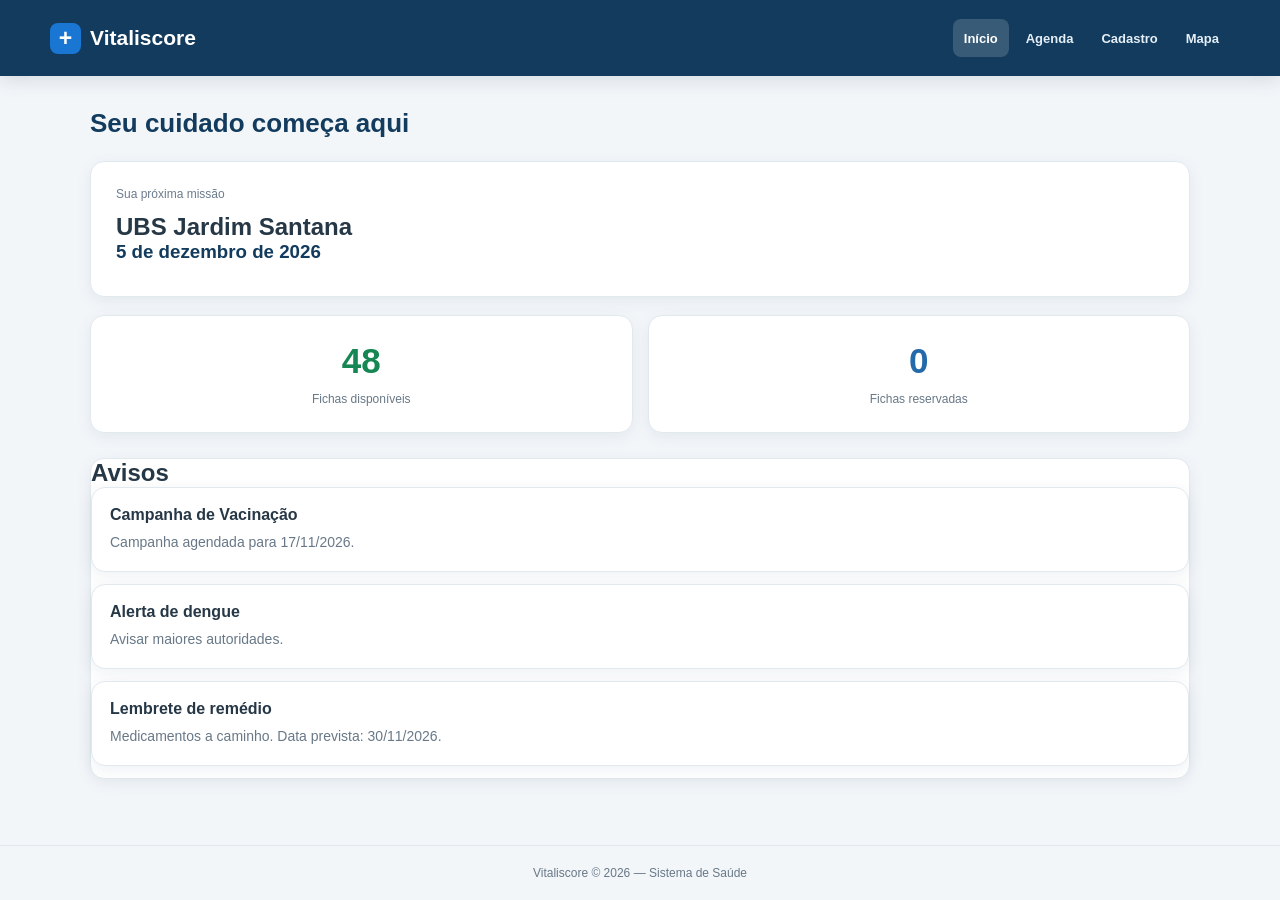
==== index.html @ 330378ab "Add files via upload" ====
<!DOCTYPE html>
<html lang="pt-BR">
<head>
    <meta charset="UTF-8">
    <meta name="viewport" content="width=device-width, initial-scale=1.0">
    <meta name="theme-color" content="#123b5d">
    <title>Início | Vitaliscore</title>
    <link rel="stylesheet" href="inicio.css">
    <link rel="stylesheet" href="comum.css">
</head>
<body>

    <header class="site-header">
        <div class="header-content">
            <a class="site-brand" href="index.html"><span class="brand-mark">+</span>Vitaliscore</a>
            <nav class="site-nav" aria-label="Navegação principal">
                <a href="index.html" aria-current="page">Início</a>
                <a href="agenda.html">Agenda</a>
                <a href="cadas.html">Cadastro</a>
                <a href="mapa.html">Mapa</a>
            </nav>
        </div>
    </header>

    <main class="home-content">
        <h1>Seu cuidado começa aqui</h1>

        <section class="quadrado card">
            <p>Sua próxima missão</p>
            <h2>UBS Jardim Santana</h2>
            <h3 id="data"></h3>
        </section>

        <section class="manu" aria-label="Resumo de fichas">
            <div class="ficha card">
                <h3 id="ficha">0</h3>
                <small>Fichas disponíveis</small>
            </div>
            <div class="fichas card">
                <h3 id="reservadas">0</h3>
                <small>Fichas reservadas</small>
            </div>
        </section>

        <section class="avisos">
            <h2>Avisos</h2>
            <div class="notificacao card">
                Campanha de Vacinação
                <p>Campanha agendada para 17/11/2026.</p>
            </div>
            <div class="notificacao card">
                Alerta de dengue
                <p>Avisar maiores autoridades.</p>
            </div>
            <div class="notificacao card">
                Lembrete de remédio
                <p>Medicamentos a caminho. Data prevista: 30/11/2026.</p>
            </div>
        </section>
    </main>

    <footer class="site-footer"><p>Vitaliscore © 2026 — Sistema de Saúde</p></footer>
    <script src="inicio.js"></script>

</body>
</html>
---- inicio.css ----
* {
    margin: 0;
    padding: 0;
    box-sizing: border-box;
}

body {
    font-family: Arial, sans-serif;
    background: #f3f6f9;
    color: #263746;
}

.home-content {
    width: min(1100px, calc(100% - 40px));
    margin: 32px auto 44px;
}

.home-content > h1 {
    margin: 0 0 22px;
    font-size: 26px;
    color: #123b5d;
}

/* CONSULTA */

.quadrado {
    background: #ffffff;
    margin: 0 0 18px;
    padding: 25px;
    border-radius: 14px;
    box-shadow: 0 3px 12px rgba(0,0,0,0.06);
}

.quadrado p {
    color: #6b7c8d;
    font-size: 12px;
    margin-bottom: 12px;
}

.quadrado h3 {
    margin-bottom: 8px;
    color: #123b5d;
}

/* FICHAS */

.manu {
    display: flex;
    gap: 15px;
    margin: 0 0 18px;
}

.ficha,
.fichas {
    background: white;
    flex: 1;
    padding: 25px 15px;
    border-radius: 14px;
    text-align: center;
    box-shadow: 0 3px 12px rgba(0,0,0,0.06);
}

.ficha h3 {
    color: #168653;
    font-size: 35px;
    margin-bottom: 8px;
}

.fichas h3 {
    color: #246aab;
    font-size: 35px;
    margin-bottom: 8px;
}

.ficha small,
.fichas small {
    color: #687887;
    font-size: 12px;
}

/* AVISOS */

.avisos {
    margin: 25px 0 0;
}

.avisos > h3 {
    color: #123b5d;
    margin-bottom: 15px;
}

.notificacao {
    background: white;
    padding: 18px;
    margin-bottom: 12px;
    border-radius: 12px;
    border-left: 4px solid #246aab;
    box-shadow: 0 3px 10px rgba(0,0,0,0.04);
    font-weight: bold;
}

.notificacao p {
    color: #687887;
    font-weight: normal;
    font-size: 14px;
    margin-top: 8px;
    line-height: 1.5;
}

/* AVISO DAS FICHAS */

#aviso {
    font-weight: bold;
}

/* RESPONSIVIDADE */

@media (max-width: 480px) {

    .home-content {
        width: calc(100% - 28px);
        margin: 24px auto 34px;
    }

    .home-content > h1 {
        font-size: 21px;
    }

    .manu {
        gap: 10px;
    }

    .ficha,
    .fichas {
        padding: 20px 8px;
    }

    .ficha h3,
    .fichas h3 {
        font-size: 29px;
    }

    .quadrado {
        padding: 20px;
    }

}
---- comum.css ----
:root {
    color-scheme: light;
    --brand: #123b5d;
    --brand-strong: #0d2f4b;
    --accent: #1976d2;
    --accent-soft: #eaf3fb;
    --text: #263746;
    --muted: #687887;
    --line: #e1e9ef;
    --surface: #ffffff;
    --page: #f3f6f9;
    --radius: 14px;
    --shadow: 0 4px 16px rgba(18, 59, 93, .07);
}

* {
    box-sizing: border-box;
}

body {
    min-height: 100vh;
    margin: 0;
    display: flex;
    flex-direction: column;
    font-family: Arial, "Segoe UI", sans-serif;
    color: var(--text);
    background: var(--page);
}

main {
    flex: 1;
}

.site-header {
    background: var(--brand);
    color: #fff;
    box-shadow: 0 4px 18px rgba(18, 59, 93, .14);
}

.header-content {
    width: min(1180px, calc(100% - 40px));
    min-height: 76px;
    margin: 0 auto;
    padding: 14px 0;
    display: flex;
    align-items: center;
    justify-content: space-between;
    flex-wrap: wrap;
    gap: 14px 24px;
}

.site-brand {
    display: inline-flex;
    align-items: center;
    gap: 9px;
    color: #fff;
    font-size: 21px;
    font-weight: 700;
    text-decoration: none;
    white-space: nowrap;
}

.brand-mark {
    display: inline-grid;
    width: 31px;
    height: 31px;
    place-items: center;
    border-radius: 8px;
    background: var(--accent);
    color: #fff;
    font-size: 23px;
    line-height: 1;
}

.site-nav {
    display: flex;
    align-items: center;
    justify-content: flex-end;
    flex-wrap: wrap;
    gap: 6px;
}

.site-nav a {
    display: inline-flex;
    min-height: 38px;
    align-items: center;
    padding: 8px 11px;
    border-radius: 8px;
    color: #e5eff7;
    font-size: 13px;
    font-weight: 600;
    text-decoration: none;
    transition: background .2s, color .2s;
}

.site-nav a:hover,
.site-nav a:focus-visible,
.site-nav a[aria-current="page"] {
    background: rgba(255, 255, 255, .16);
    color: #fff;
}

.site-footer {
    margin-top: auto;
    padding: 20px;
    border-top: 1px solid var(--line);
    color: var(--muted);
    text-align: center;
    font-size: 12px;
}

.site-footer p {
    margin: 0;
}

.card,
.panel,
.filtros,
.calendario,
.consulta,
.avisos,
.quadrado,
.ficha,
.fichas,
.notificacao {
    border: 1px solid var(--line);
    border-radius: var(--radius);
    background: var(--surface);
    box-shadow: var(--shadow);
}

button,
input,
select,
textarea {
    font: inherit;
}

button,
.btn {
    border-radius: 8px;
    transition: background-color .2s, border-color .2s, color .2s, transform .2s;
}

.btn-primary,
.btn-cadastrar,
.submit {
    border: 0;
    border-radius: 8px;
    background: var(--brand);
    color: #fff;
    font-weight: 700;
}

.btn-primary:hover,
.btn-cadastrar:hover,
.submit:hover {
    background: var(--brand-strong);
}

input,
select,
textarea {
    border-color: var(--line);
    border-radius: 8px;
    color: var(--text);
}

button:focus-visible,
a:focus-visible,
input:focus-visible,
select:focus-visible,
textarea:focus-visible {
    outline: 3px solid rgba(25, 118, 210, .3);
    outline-offset: 2px;
}

@media (max-width: 650px) {
    .header-content {
        width: calc(100% - 28px);
        justify-content: center;
        padding: 13px 0;
    }

    .site-brand {
        font-size: 19px;
    }

    .site-nav {
        width: 100%;
        justify-content: center;
        gap: 2px;
    }

    .site-nav a {
        min-height: 36px;
        padding: 7px 9px;
        font-size: 12px;
    }
}
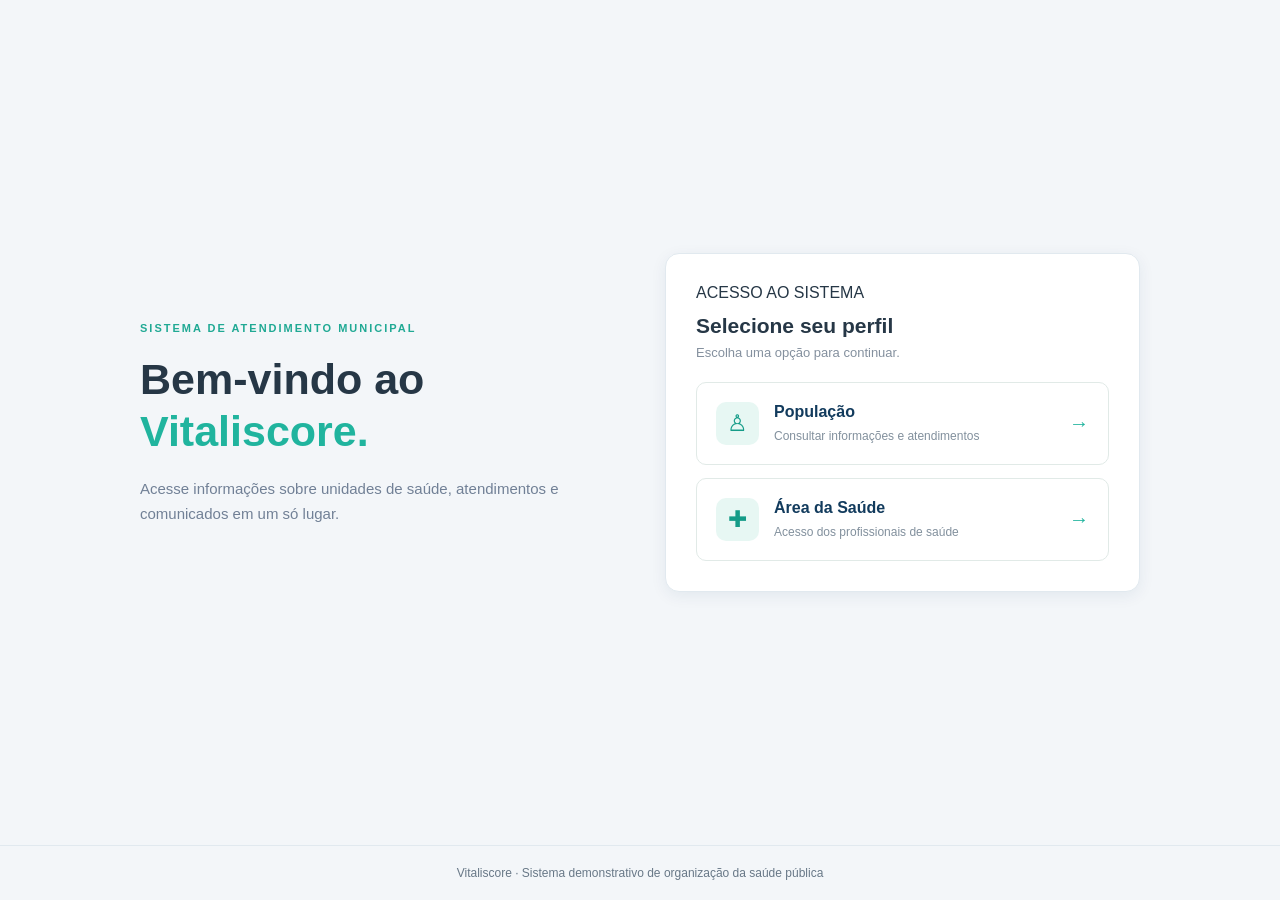
==== commit 3fee74c7: "Rename login.html to index.html" ====
--- a/index.html
+++ b/index.html
@@ -1,67 +1,439 @@
 
 <!DOCTYPE html>
 <html lang="pt-BR">
+
 <head>
     <meta charset="UTF-8">
-    <meta name="viewport" content="width=device-width, initial-scale=1.0">
-    <meta name="theme-color" content="#123b5d">
-    <title>Início | Vitaliscore</title>
-    <link rel="stylesheet" href="inicio.css">
+    <meta name="viewport" content="width=device-width, initial-scale=1">
+    <meta name="theme-color" content="#f4f7f5">
+    <title>Login | Vitaliscore</title>
+    <style>
+        * {
+            margin: 0;
+            padding: 0;
+            box-sizing: border-box;
+            font-family: Arial, sans-serif;
+        }
+
+        body {
+            background: #f4f7f5;
+            color: #123b5d;
+            min-height: 100vh;
+            display: flex;
+            flex-direction: column;
+        }
+
+        header {
+            padding: 0;
+            display: block;
+            border-bottom: 0;
+        }
+
+        main {
+            flex: 1;
+            width: 90%;
+            max-width: 1000px;
+            margin: auto;
+            padding: 50px 0;
+            display: grid;
+            grid-template-columns: 1fr 1fr;
+            gap: 50px;
+            align-items: center;
+        }
+
+        .welcome .eyebrow,
+        .form-box .eyebrow {
+            font-size: 11px;
+            letter-spacing: 2px;
+            color: #20a994;
+            font-weight: bold;
+        }
+
+        .welcome h1 {
+            font-size: 43px;
+            line-height: 1.2;
+            margin: 18px 0;
+        }
+
+        .welcome h1 span {
+            color: #20b49e;
+        }
+
+        .welcome p {
+            color: #718096;
+            line-height: 1.7;
+            font-size: 15px;
+        }
+
+        .panel {
+            background: white;
+            border-radius: 15px;
+            padding: 30px;
+            box-shadow: 0 5px 25px rgba(18, 59, 93, 0.07);
+        }
+
+        .panel h2 {
+            font-size: 21px;
+            margin: 12px 0 7px;
+        }
+
+        .description {
+            color: #84909e;
+            font-size: 13px;
+            margin-bottom: 22px;
+        }
+
+        .role-options {
+            display: grid;
+            gap: 13px;
+        }
+
+        .role-card {
+            display: flex;
+            align-items: center;
+            gap: 15px;
+            width: 100%;
+            padding: 19px;
+            background: white;
+            border: 1px solid #e1eae7;
+            border-radius: 10px;
+            cursor: pointer;
+            text-align: left;
+            transition: .2s;
+        }
+
+        .role-card:hover {
+            border-color: #20b49e;
+            background: #f2fbf9;
+        }
+
+        .role-icon {
+            width: 43px;
+            height: 43px;
+            border-radius: 10px;
+            background: #e7f7f3;
+            color: #159c88;
+            display: grid;
+            place-items: center;
+            font-size: 23px;
+        }
+
+        .role-info {
+            flex: 1;
+        }
+
+        .role-info b {
+            display: block;
+            color: #123b5d;
+            margin-bottom: 5px;
+        }
+
+        .role-info small {
+            color: #82909d;
+            font-size: 12px;
+        }
+
+        .arrow {
+            color: #20b49e;
+            font-size: 20px;
+        }
+
+        .form-box {
+            display: none;
+        }
+
+        .form-box.active {
+            display: block;
+        }
+
+        .back {
+            background: transparent;
+            color: #20a994;
+            padding: 0;
+            margin-bottom: 20px;
+            cursor: pointer;
+        }
+
+        .field {
+            margin-top: 17px;
+        }
+
+        label {
+            display: block;
+            font-size: 13px;
+            font-weight: bold;
+            margin-bottom: 8px;
+        }
+
+        input {
+            width: 100%;
+            padding: 13px;
+            border: 1px solid #dce6e3;
+            border-radius: 8px;
+            outline: none;
+            font-size: 14px;
+        }
+
+        input:focus {
+            border-color: #20b49e;
+        }
+
+        .submit {
+            width: 100%;
+            padding: 14px;
+            border: none;
+            border-radius: 8px;
+            background: #20b49e;
+            color: white;
+            font-weight: bold;
+            margin-top: 23px;
+            cursor: pointer;
+        }
+
+        .submit:hover {
+            background: #159985;
+        }
+
+        .message {
+            margin-top: 15px;
+            font-size: 13px;
+            color: #159985;
+            display: none;
+        }
+
+        footer {
+            text-align: center;
+            padding: 20px;
+            font-size: 12px;
+            color: #84909e;
+        }
+
+        @media(max-width: 750px) {
+            main {
+                grid-template-columns: 1fr;
+                gap: 30px;
+                padding: 35px 0;
+            }
+
+            .welcome h1 {
+                font-size: 34px;
+            }
+
+            .panel {
+                padding: 23px;
+            }
+        }
+    </style>
     <link rel="stylesheet" href="comum.css">
 </head>
+
 <body>
 
-    <header class="site-header">
-        <div class="header-content">
-            <a class="site-brand" href="index.html"><span class="brand-mark">+</span>Vitaliscore</a>
-            <nav class="site-nav" aria-label="Navegação principal">
-                <a href="index.html" aria-current="page">Início</a>
-                <a href="agenda.html">Agenda</a>
-                <a href="cadas.html">Cadastro</a>
-                <a href="mapa.html">Mapa</a>
-            </nav>
-        </div>
-    </header>
-
-    <main class="home-content">
-        <h1>Seu cuidado começa aqui</h1>
-
-        <section class="quadrado card">
-            <p>Sua próxima missão</p>
-            <h2>UBS Jardim Santana</h2>
-            <h3 id="data"></h3>
+
+
+    <main>
+
+        <section class="welcome">
+            <span class="eyebrow">SISTEMA DE ATENDIMENTO MUNICIPAL</span>
+
+            <h1>
+                Bem-vindo ao<br>
+                <span>Vitaliscore.</span>
+            </h1>
+
+            <p>
+                Acesse informações sobre unidades de saúde,
+                atendimentos e comunicados em um só lugar.
+            </p>
         </section>
 
-        <section class="manu" aria-label="Resumo de fichas">
-            <div class="ficha card">
-                <h3 id="ficha">0</h3>
-                <small>Fichas disponíveis</small>
+        <section class="panel">
+
+            <!-- ESCOLHA DE PERFIL -->
+
+            <div id="escolha">
+
+                <span class="eyebrow">ACESSO AO SISTEMA</span>
+                <h2>Selecione seu perfil</h2>
+
+                <p class="description">
+                    Escolha uma opção para continuar.
+                </p>
+
+                <div class="role-options">
+
+                    <button class="role-card" onclick="abrirPerfil('populacao')">
+
+                        <span class="role-icon">♙</span>
+
+                        <span class="role-info">
+                            <b>População</b>
+                            <small>Consultar informações e atendimentos</small>
+                        </span>
+
+                        <span class="arrow">→</span>
+
+                    </button>
+
+                    <button class="role-card" onclick="abrirPerfil('saude')">
+
+                        <span class="role-icon">✚</span>
+
+                        <span class="role-info">
+                            <b>Área da Saúde</b>
+                            <small>Acesso dos profissionais de saúde</small>
+                        </span>
+
+                        <span class="arrow">→</span>
+
+                    </button>
+
+                </div>
+
             </div>
-            <div class="fichas card">
-                <h3 id="reservadas">0</h3>
-                <small>Fichas reservadas</small>
+
+            <!-- LOGIN POPULAÇÃO -->
+
+            <div class="form-box" id="populacao">
+
+                <button class="back" onclick="voltar()">← Voltar</button>
+
+                <span class="eyebrow">ACESSO DA POPULAÇÃO</span>
+
+                <h2>Identificação</h2>
+
+                <p class="description">
+                    Informe seus dados para continuar.
+                </p>
+
+                <form onsubmit="entrar(event, 'populacao')">
+
+                    <div class="field">
+                        <label for="nome">Nome completo</label>
+                        <input type="text" id="nome"
+                            placeholder="Digite seu nome" required>
+                    </div>
+
+                    <div class="field">
+                        <label for="ubsPopulacao">UBS mais próxima</label>
+                        <input type="text" id="ubsPopulacao"
+                            placeholder="Digite o nome da UBS" required>
+                    </div>
+
+                 
+                    <button class="submit
+                    " type="button" onclick="window.location.href='populaçao.html'">
+
+                </form>
+
             </div>
+
+            <!-- LOGIN ÁREA DA SAÚDE -->
+
+            <div class="form-box" id="saude">
+
+                <button class="back" onclick="voltar()">← Voltar</button>
+
+                <span class="eyebrow">ACESSO PROFISSIONAL</span>
+
+                <h2>Área da Saúde</h2>
+
+                <p class="description">
+                    Informe os dados da sua unidade.
+                </p>
+
+                <form onsubmit="entrar(event, 'saude')">
+
+                    <div class="field">
+                        <label for="ubsSaude">UBS</label>
+                        <input type="text" id="ubsSaude"
+                            placeholder="Digite o nome da UBS" required>
+                    </div>
+
+                    <div class="field">
+                        <label for="senha">Senha</label>
+                        <input type="password" id="senha"
+                            placeholder="Digite sua senha" required>
+                    </div>
+
+                    <button class="submit
+                    " type="button" onclick="window.location.href='index.html'">
+                   Entrar
+
+                    </button>
+
+                </form>
+
+            </div>
+
+            <p class="message" id="mensagem"></p>
+
         </section>
 
-        <section class="avisos">
-            <h2>Avisos</h2>
-            <div class="notificacao card">
-                Campanha de Vacinação
-                <p>Campanha agendada para 17/11/2026.</p>
-            </div>
-            <div class="notificacao card">
-                Alerta de dengue
-                <p>Avisar maiores autoridades.</p>
-            </div>
-            <div class="notificacao card">
-                Lembrete de remédio
-                <p>Medicamentos a caminho. Data prevista: 30/11/2026.</p>
-            </div>
-        </section>
     </main>
 
-    <footer class="site-footer"><p>Vitaliscore © 2026 — Sistema de Saúde</p></footer>
-    <script src="inicio.js"></script>
+    <footer class="site-footer">
+        <p>Vitaliscore · Sistema demonstrativo de organização da saúde pública</p>
+    </footer>
+
+    <script>
+        function abrirPerfil(perfil) {
+
+            document.getElementById("escolha").style.display = "none";
+
+            document.querySelectorAll(".form-box").forEach(form => {
+                form.classList.remove("active");
+            });
+
+            document.getElementById(perfil).classList.add("active");
+        }
+
+        function voltar() {
+
+            document.getElementById("escolha").style.display = "block";
+
+            document.querySelectorAll(".form-box").forEach(form => {
+                form.classList.remove("active");
+            });
+
+            document.getElementById("mensagem").style.display = "none";
+        }
+
+        function entrar(event, perfil) {
+
+            event.preventDefault();
+
+            if (perfil === "populacao") {
+
+                const nome = document.getElementById("nome").value;
+                const ubs = document.getElementById("ubsPopulacao").value;
+
+                localStorage.setItem("nomeUsuario", nome);
+                localStorage.setItem("ubsUsuario", ubs);
+                localStorage.setItem("perfilUsuario", "populacao");
+
+            } else {
+
+                const ubs = document.getElementById("ubsSaude").value;
+                const senha = document.getElementById("senha").value;
+
+                // Demonstração: não autentica de verdade.
+                if (!ubs.trim() || !senha.trim()) return;
+
+                localStorage.setItem("ubsProfissional", ubs);
+                localStorage.setItem("perfilUsuario", "saude");
+
+                window.location.href = "mapa.html";
+                return;
+            }
+
+            const mensagem = document.getElementById("mensagem");
+
+            mensagem.textContent = "Dados recebidos! Login demonstrativo.";
+            mensagem.style.display = "block";
+        }
+
+    </script>
 
 </body>
 </html>
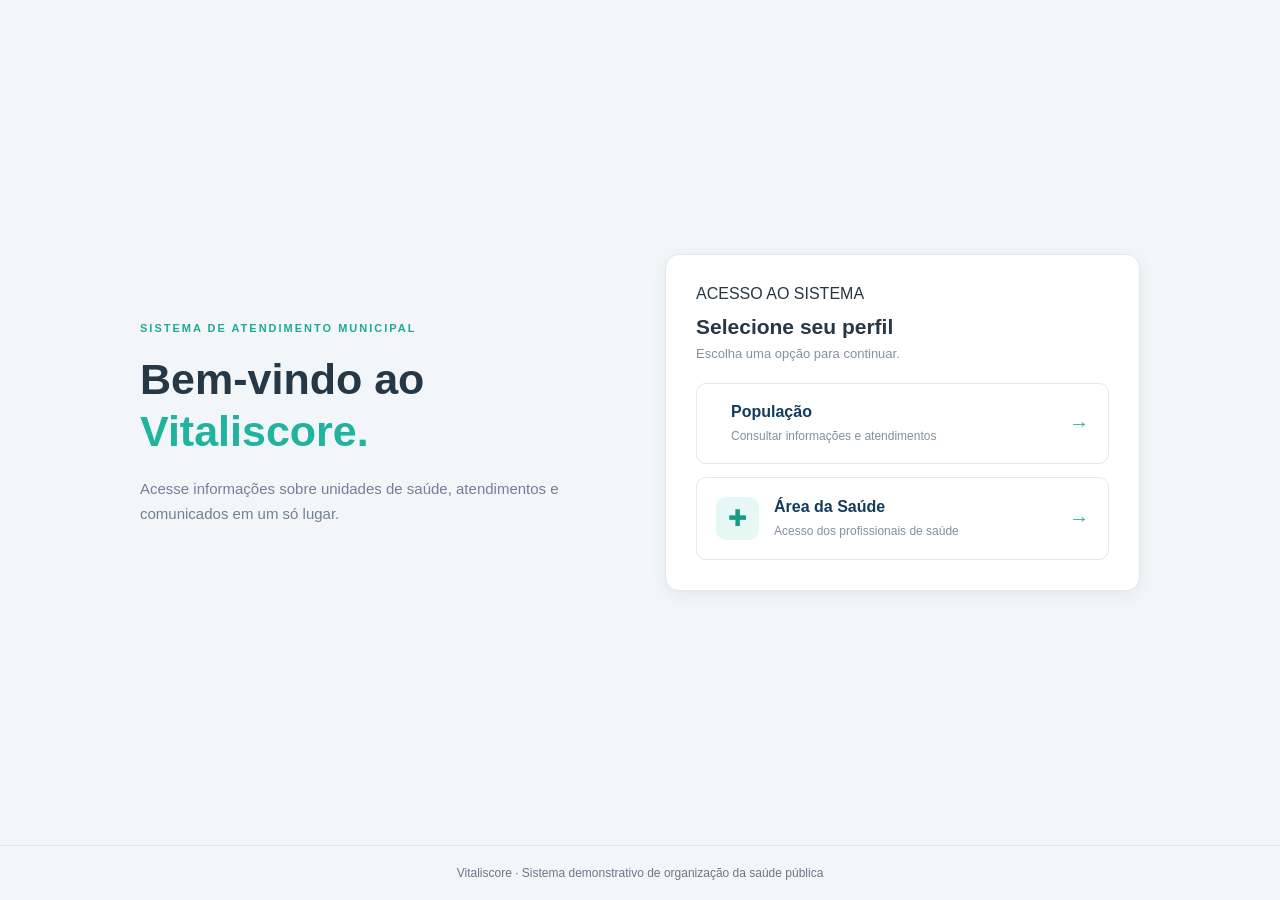
==== commit a9701a4f: "Update index.html" ====
--- a/index.html
+++ b/index.html
@@ -7,6 +7,7 @@
     <meta name="viewport" content="width=device-width, initial-scale=1">
     <meta name="theme-color" content="#f4f7f5">
     <title>Login | Vitaliscore</title>
+      <link rel="stylesheet" href="https://cloudflare.com">
     <style>
         * {
             margin: 0;
@@ -264,7 +265,7 @@
 
                     <button class="role-card" onclick="abrirPerfil('populacao')">
 
-                        <span class="role-icon">♙</span>
+                        <i class="fa-solid fa-child"></i>
 
                         <span class="role-info">
                             <b>População</b>
@@ -296,7 +297,7 @@
 
             <div class="form-box" id="populacao">
 
-                <button class="back" onclick="voltar()">← Voltar</button>
+                <button class="back" onclick="voltar()">← </button>
 
                 <span class="eyebrow">ACESSO DA POPULAÇÃO</span>
 
@@ -322,7 +323,7 @@
 
                  
                     <button class="submit
-                    " type="button" onclick="window.location.href='populaçao.html'">
+                    " type="button" onclick="window.location.href='populacao.html'"> Entrar </button>
 
                 </form>
 
@@ -332,7 +333,7 @@
 
             <div class="form-box" id="saude">
 
-                <button class="back" onclick="voltar()">← Voltar</button>
+                <button class="back" onclick="voltar()">← </button>
 
                 <span class="eyebrow">ACESSO PROFISSIONAL</span>
 
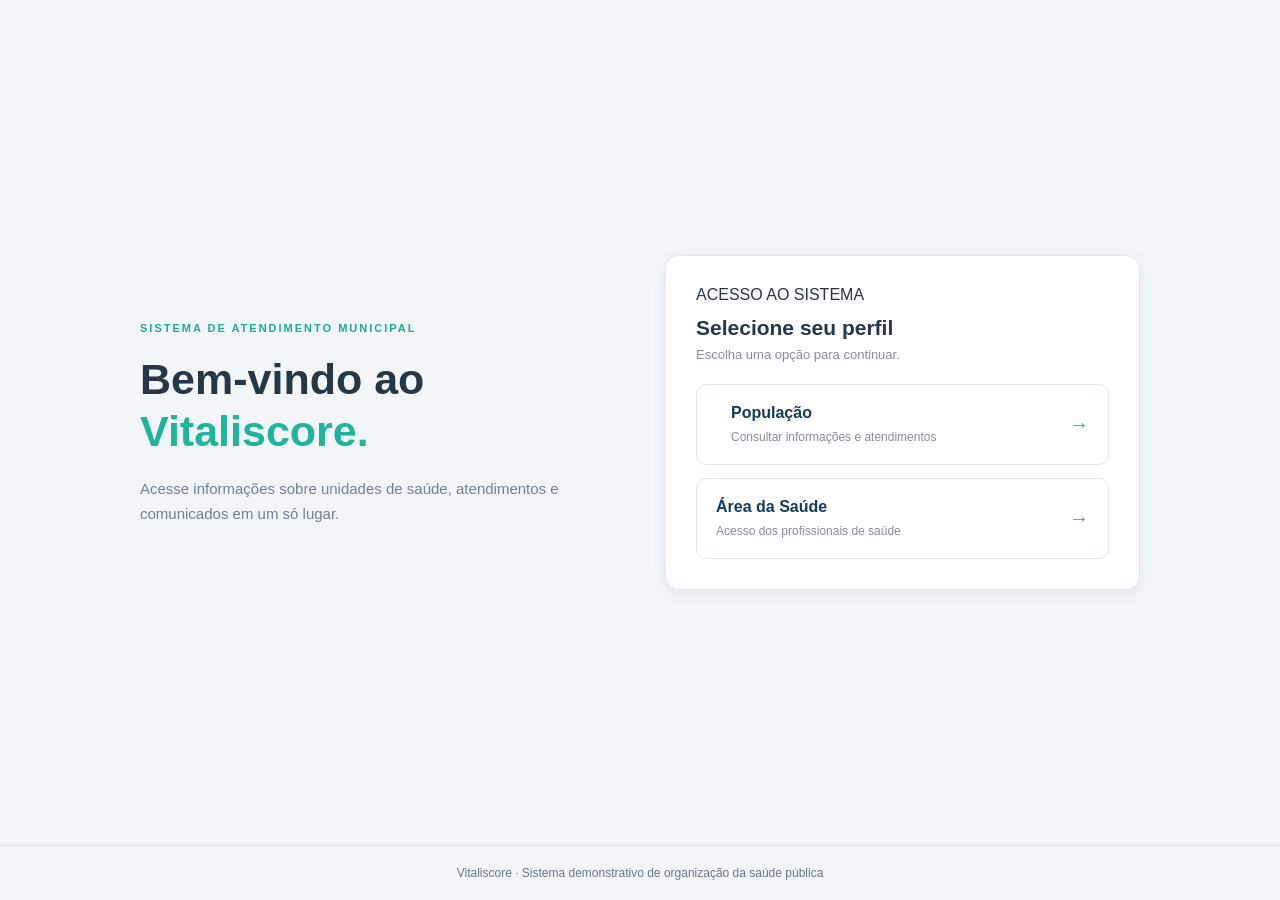
==== commit 7c1c3fe4: "Update index.html" ====
--- a/index.html
+++ b/index.html
@@ -278,7 +278,7 @@
 
                     <button class="role-card" onclick="abrirPerfil('saude')">
 
-                        <span class="role-icon">✚</span>
+                      
 
                         <span class="role-info">
                             <b>Área da Saúde</b>
@@ -323,7 +323,7 @@
 
                  
                     <button class="submit
-                    " type="button" onclick="window.location.href='populacao.html'"> Entrar </button>
+                    " type="button" onclick="window.location.href='popula/populacao.html'"> Entrar </button>
 
                 </form>
 
@@ -358,7 +358,7 @@
                     </div>
 
                     <button class="submit
-                    " type="button" onclick="window.location.href='index.html'">
+                    " type="button" onclick="window.location.href='inicio.html'">
                    Entrar
 
                     </button>
